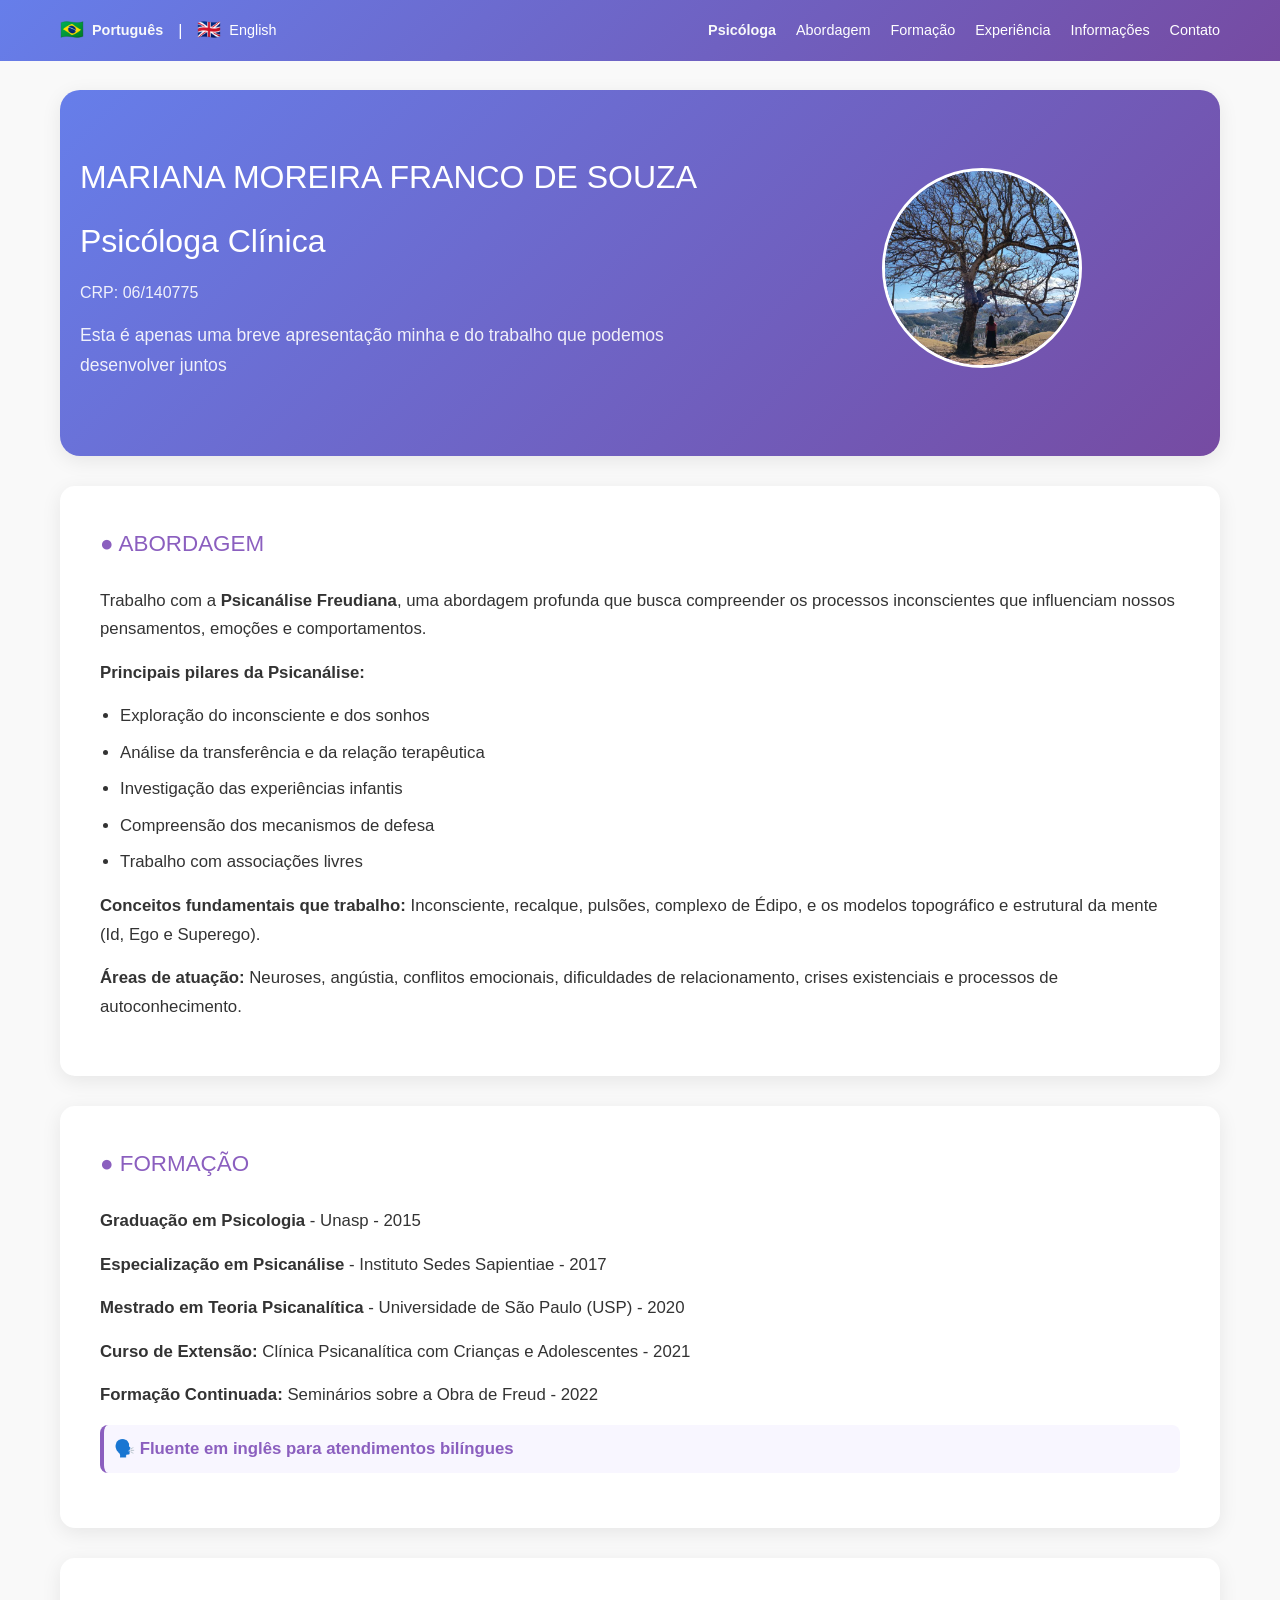
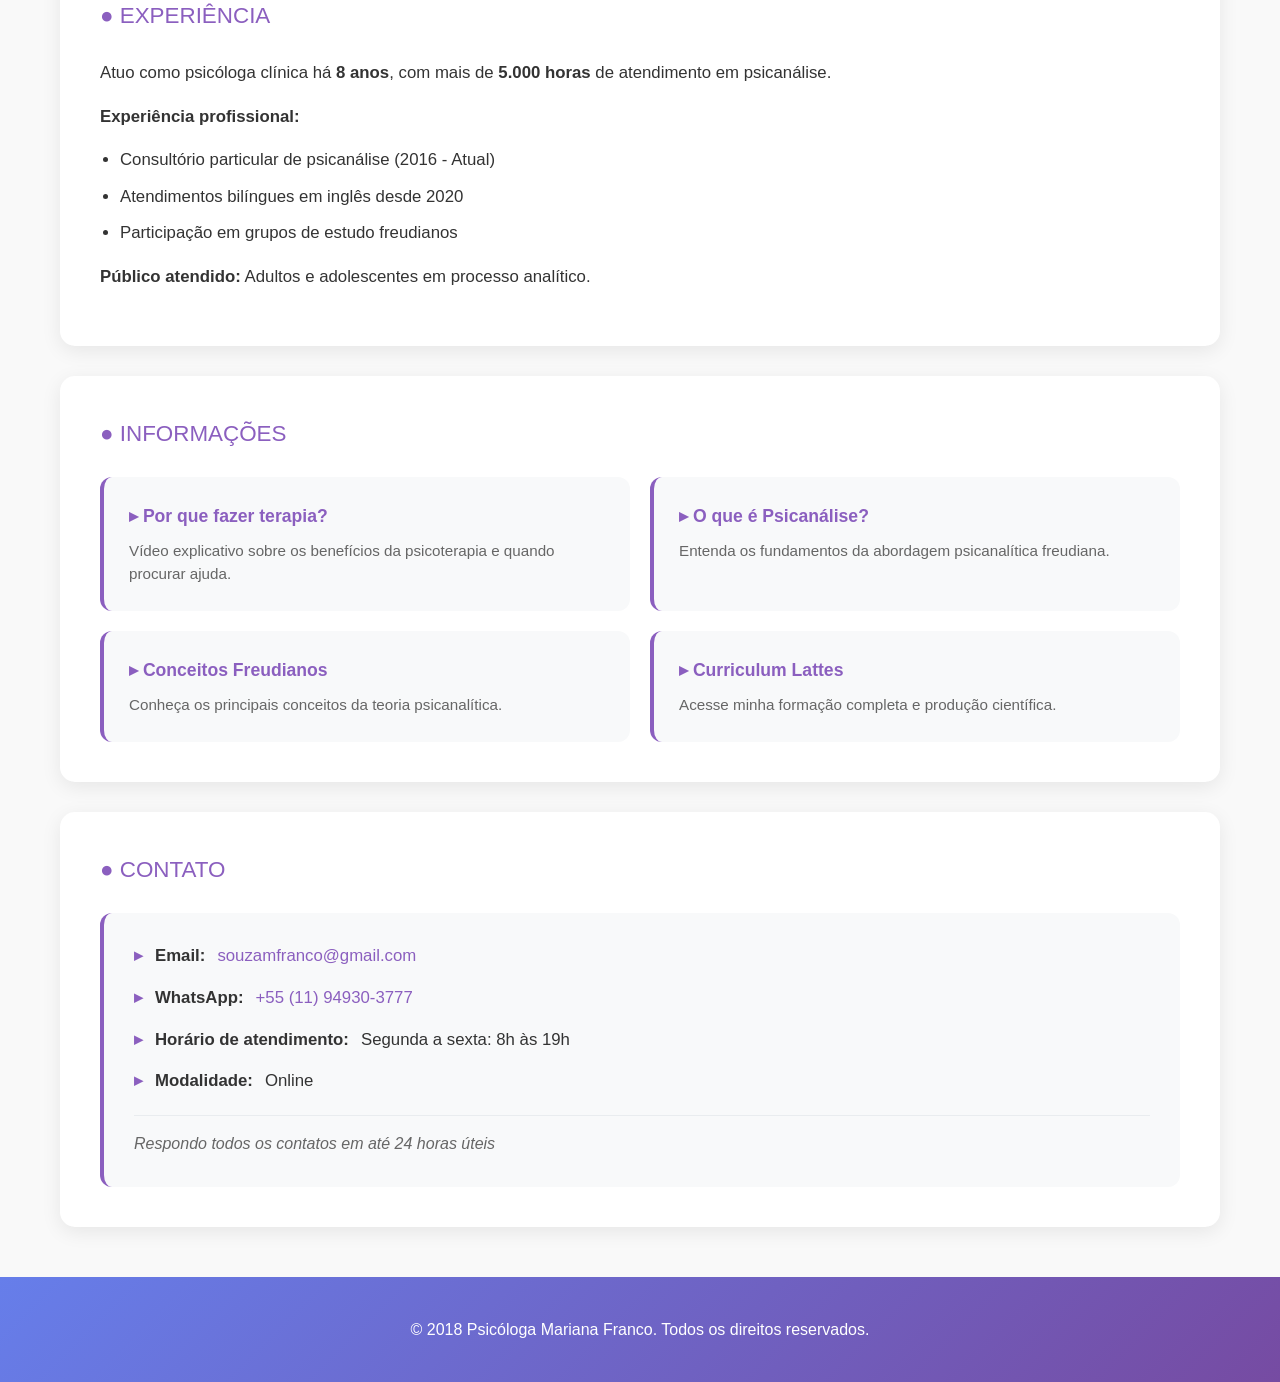
==== index.html @ 28c8e8e3 "Add files via upload" ====
<!DOCTYPE html>
<html lang="pt-BR">
<head>
    <meta charset="UTF-8">
    <meta name="viewport" content="width=device-width, initial-scale=1.0">
    <title>Mariana Franco | Psicóloga</title>
    <link rel="stylesheet" href="style.css">
    <link rel="icon" href="data:image/svg+xml,<svg xmlns='http://www.w3.org/2000/svg' viewBox='0 0 100 100'><rect width='100' height='100' fill='white'/><text y='.9em' font-size='90' fill='black' text-anchor='middle' x='50'>Ψ</text></svg>">    
</head>
<body>
    <!-- Menu do Site -->
    <div class="menu-banner">
        <div class="container">
            <div class="languages">
                <a href="index.html" class="language-link active">
                    <span class="flag">🇧🇷</span>
                    Português
                </a>
                <span class="divider">|</span>
                <a href="en.html" class="language-link">
                    <span class="flag">🇬🇧</span>
                    English
                </a>
            </div>
            <button class="hamburger" id="hamburger">
                <span></span>
                <span></span>
                <span></span>
            </button>
            <nav class="menu" id="menu">
                <a href="#psicologa" class="menu-link">Psicóloga</a>
                <a href="#abordagem" class="menu-link">Abordagem</a>
                <a href="#formacao" class="menu-link">Formação</a>
                <a href="#experiencia" class="menu-link">Experiência</a>
                <a href="#informacoes" class="menu-link">Informações</a>
                <a href="#contato" class="menu-link">Contato</a>
            </nav>
        </div>
    </div>

    <main class="container">
        <!-- Psicóloga -->
        <section class="section" id="psicologa">
            <div class="section-content">
                <div class="header-text">
                    <h1 class="header-title">MARIANA MOREIRA FRANCO DE SOUZA</h1>
                    <h3 class="header-title">Psicóloga Clínica</h3>
                    <p class="header-crp">CRP: 06/140775</p>
                    <p class="header-subtitle">Esta é apenas uma breve apresentação minha e do trabalho que podemos desenvolver juntos</p>
                </div>
                <div class="header-image">
                    <img src="perfil.jpeg" alt="Foto de perfil de Mariana Franco">
                </div>
            </div>
        </section>

        <!-- Abordagem -->
        <section class="section" id="abordagem">
            <h2 class="section-title">● ABORDAGEM</h2>
            <div class="section-content">
                <p>Trabalho com a <strong>Psicanálise Freudiana</strong>, uma abordagem profunda que busca compreender os processos inconscientes que influenciam nossos pensamentos, emoções e comportamentos.</p>
                
                <p><strong>Principais pilares da Psicanálise:</strong></p>
                <ul>
                    <li>Exploração do inconsciente e dos sonhos</li>
                    <li>Análise da transferência e da relação terapêutica</li>
                    <li>Investigação das experiências infantis</li>
                    <li>Compreensão dos mecanismos de defesa</li>
                    <li>Trabalho com associações livres</li>
                </ul>

                <p><strong>Conceitos fundamentais que trabalho:</strong> Inconsciente, recalque, pulsões, complexo de Édipo, e os modelos topográfico e estrutural da mente (Id, Ego e Superego).</p>

                <p><strong>Áreas de atuação:</strong> Neuroses, angústia, conflitos emocionais, dificuldades de relacionamento, crises existenciais e processos de autoconhecimento.</p>
            </div>
        </section>

        <!-- Formação -->
        <section class="section" id="formacao">
            <h2 class="section-title">● FORMAÇÃO</h2>
            <div class="section-content">
                <p><strong>Graduação em Psicologia</strong> - Unasp - 2015</p>
                <p><strong>Especialização em Psicanálise</strong> - Instituto Sedes Sapientiae - 2017</p>
                <p><strong>Mestrado em Teoria Psicanalítica</strong> - Universidade de São Paulo (USP) - 2020</p>
                <p><strong>Curso de Extensão:</strong> Clínica Psicanalítica com Crianças e Adolescentes - 2021</p>
                <p><strong>Formação Continuada:</strong> Seminários sobre a Obra de Freud - 2022</p>
                <p class="highlight-text"><strong>🗣️ Fluente em inglês para atendimentos bilíngues</strong></p>
            </div>
        </section>

        <!-- Experiência -->
        <section class="section" id="experiencia">
            <h2 class="section-title">● EXPERIÊNCIA</h2>
            <div class="section-content">
                <p>Atuo como psicóloga clínica há <strong>8 anos</strong>, com mais de <strong>5.000 horas</strong> de atendimento em psicanálise.</p>

                <p><strong>Experiência profissional:</strong></p>
                <ul>
                    <li>Consultório particular de psicanálise (2016 - Atual)</li>
                    <li>Atendimentos bilíngues em inglês desde 2020</li>
                    <li>Participação em grupos de estudo freudianos</li>
                </ul>

                <p><strong>Público atendido:</strong> Adultos e adolescentes em processo analítico.</p>
            </div>
        </section>

        <!-- Links -->
        <section class="section" id="informacoes">
            <h2 class="section-title">● INFORMAÇÕES</h2>
            <div class="links-grid">
                <div class="link-card">
                    <a href="https://exemplo.com/por-que-terapia" target="_blank" class="link-title">▸ Por que fazer terapia?</a>
                    <p class="link-description">Vídeo explicativo sobre os benefícios da psicoterapia e quando procurar ajuda.</p>
                </div>

                <div class="link-card">
                    <a href="https://exemplo.com/o-que-e-psicanalise" target="_blank" class="link-title">▸ O que é Psicanálise?</a>
                    <p class="link-description">Entenda os fundamentos da abordagem psicanalítica freudiana.</p>
                </div>

                <div class="link-card">
                    <a href="https://exemplo.com/conceitos-freudianos" target="_blank" class="link-title">▸ Conceitos Freudianos</a>
                    <p class="link-description">Conheça os principais conceitos da teoria psicanalítica.</p>
                </div>

                <div class="link-card">
                    <a href="https://exemplo.com/lattes" target="_blank" class="link-title">▸ Curriculum Lattes</a>
                    <p class="link-description">Acesse minha formação completa e produção científica.</p>
                </div>
            </div>
        </section>

        <!-- Contato -->
        <section class="section" id="contato">
            <h2 class="section-title">● CONTATO</h2>
            <div class="contact-card">
                <div class="contact-item">
                    <span class="contact-icon">▸</span>
                    <strong>Email:</strong>
                    <a href="mailto:souzamfranco@gmail.com">souzamfranco@gmail.com</a>
                </div>

                <div class="contact-item">
                    <span class="contact-icon">▸</span>
                    <strong>WhatsApp:</strong>
                    <a href="https://wa.me/5511949303777" target="_blank">+55 (11) 94930-3777</a>
                </div>

                <div class="contact-item">
                    <span class="contact-icon">▸</span>
                    <strong>Horário de atendimento:</strong>
                    <span>Segunda a sexta: 8h às 19h</span>
                </div>

                <div class="contact-item">
                    <span class="contact-icon">▸</span>
                    <strong>Modalidade:</strong>
                    <span>Online</span>
                </div>

                <p class="contact-note"><em>Respondo todos os contatos em até 24 horas úteis</em></p>
            </div>
        </section>
    </main>

    <footer class="footer">
        <div class="container">
            <p>&copy; 2018 Psicóloga Mariana Franco. Todos os direitos reservados.</p>
        </div>
    </footer>

    <script src="script.js"></script>
</body>
</html>
---- style.css ----
/* Reset e configurações gerais */
* {
    margin: 0;
    padding: 0;
    box-sizing: border-box;
}

body {
    font-family: 'Segoe UI', Tahoma, Geneva, Verdana, sans-serif;
    line-height: 1.6;
    color: #333;
    background-color: #f9f9f9;
    padding-top: 60px;
}

.container {
    max-width: 1200px;
    margin: 0 auto;
    padding: 0 20px;
}

/* Menu Banner */
.menu-banner {
    background: linear-gradient(135deg, #667eea 0%, #764ba2 100%);
    padding: 15px 0;
    border-bottom: 1px solid #e9ecef;
    position: fixed;
    top: 0;
    left: 0;
    right: 0;
    z-index: 1000;
    width: 100%;
    border-bottom: none;
}

.menu-banner .container {
    display: flex;
    justify-content: space-between;
    align-items: center;
    position: relative;
}

.languages {
    display: flex;
    align-items: center;
}

.menu {
    display: flex;
    gap: 20px;
}

.menu-link {
    text-decoration: none;
    color: white;
    font-size: 0.9rem;
    transition: color 0.3s ease, font-weight 0.3s ease;
}

.menu-link:hover {
    color: #f8f9fa;
}

.menu-link.active {
    color: #f8f9fa;
    font-weight: 600;
}

.language-link {
    display: inline-flex;
    align-items: center;
    gap: 8px;
    text-decoration: none;
    color: white;
    font-size: 0.9rem;
    transition: color 0.3s ease;
}

.language-link.active {
    color: #f8f9fa;
    font-weight: 600;
}

.language-link:hover {
    color: #8B5FBF;
}

.divider {
    color: white;
    margin: 0 15px;
}

.flag {
    font-size: 1.2rem;
}

/* Header Section */
#psicologa {
    background: linear-gradient(135deg, #667eea 0%, #764ba2 100%);
    color: white;
    padding: 60px 0;
    border-radius: 20px;
    margin-bottom: 30px;
}

#psicologa .section-content {
    display: flex;
    flex-direction: column;
    align-items: center;
    justify-content: center;
    gap: 30px;
    max-width: 1200px;
    margin: 0 auto;
    padding: 0 20px;
}

.header-text {
    text-align: center;
    max-width: 500px;
}

.header-title:first-of-type {
    white-space: nowrap;
}

.header-image {
    text-align: center;
}

.header-title {
    font-size: 2rem;
    margin-bottom: 10px;
    font-weight: 400;
}

.header-crp {
    font-size: 1rem;
    margin-bottom: 20px;
    opacity: 0.9;
}

.header-subtitle {
    font-size: 1.1rem;
    opacity: 0.9;
}

.header-image img {
    width: 200px;
    height: 200px;
    border-radius: 50%;
    object-fit: cover;
    border: 3px solid white;
}

/* Seções */
.section {
    background: white;
    margin: 30px 0;
    padding: 40px;
    border-radius: 15px;
    box-shadow: 0 5px 20px rgba(0,0,0,0.08);
    transition: transform 0.3s ease, box-shadow 0.3s ease;
}

.section:hover {
    transform: translateY(-2px);
    box-shadow: 0 8px 25px rgba(0,0,0,0.12);
}

.section-title {
    color: #8B5FBF;
    margin-bottom: 25px;
    font-size: 1.4rem;
    font-weight: 500;
}

.section-content {
    font-size: 1.05rem;
    line-height: 1.7;
}

.section-content p {
    margin-bottom: 15px;
}

.section-content ul {
    margin: 15px 0;
    padding-left: 20px;
}

.section-content li {
    margin-bottom: 8px;
}

.highlight-text {
    color: #8B5FBF;
    padding: 10px;
    background: #f8f6ff;
    border-radius: 8px;
    border-left: 4px solid #8B5FBF;
}

/* Links */
.links-grid {
    display: grid;
    grid-template-columns: repeat(2, 1fr);
    gap: 20px;
    margin-top: 20px;
}

.link-card {
    background: #f8f9fa;
    padding: 25px;
    border-radius: 12px;
    border-left: 4px solid #8B5FBF;
    transition: all 0.3s ease;
    height: 100%;
}

.link-card:hover {
    transform: translateY(-3px);
    box-shadow: 0 5px 15px rgba(139, 95, 191, 0.2);
    background: #f0f2ff;
}

.link-title {
    color: #8B5FBF;
    text-decoration: none;
    font-weight: 600;
    font-size: 1.1rem;
    display: block;
    margin-bottom: 10px;
    transition: color 0.3s ease;
}

.link-title:hover {
    color: #764ba2;
}

.link-description {
    color: #666;
    font-size: 0.95rem;
    line-height: 1.5;
}

/* Contato */
.contact-card {
    background: #f8f9fa;
    padding: 30px;
    border-radius: 12px;
    border-left: 4px solid #8B5FBF;
}

.contact-item {
    display: flex;
    align-items: center;
    gap: 12px;
    margin-bottom: 15px;
    font-size: 1.05rem;
}

.contact-icon {
    color: #8B5FBF;
    font-weight: bold;
}

.contact-item a {
    color: #8B5FBF;
    text-decoration: none;
    transition: color 0.3s ease;
}

.contact-item a:hover {
    color: #764ba2;
    text-decoration: underline;
}

.contact-note {
    margin-top: 20px;
    padding-top: 15px;
    border-top: 1px solid #e9ecef;
    color: #666;
    font-style: italic;
}

/* Footer */
.footer {
    background: linear-gradient(135deg, #667eea 0%, #764ba2 100%);
    text-align: center;
    padding: 40px 0;
    color: white;
    margin-top: 50px;
}

/* Hamburger Menu */
.hamburger {
    display: none;
    flex-direction: column;
    background: none;
    border: none;
    cursor: pointer;
    gap: 5px;
}

.hamburger span {
    width: 25px;
    height: 3px;
    background: white;
    border-radius: 2px;
    transition: all 0.3s ease;
}

.hamburger.active span:nth-child(1) {
    transform: rotate(45deg) translate(8px, 8px);
}

.hamburger.active span:nth-child(2) {
    opacity: 0;
}

.hamburger.active span:nth-child(3) {
    transform: rotate(-45deg) translate(8px, -8px);
}

/* Responsivo */
@media (min-width: 769px) {
    #psicologa .section-content {
        display: grid;
        grid-template-columns: 1.5fr 1fr;
        flex-direction: row;
        align-items: center;
        justify-content: center;
    }

    .header-text {
        text-align: left;
        max-width: none;
    }

    .header-image {
        text-align: center;
    }
}

@media (max-width: 768px) {
    .header {
        padding: 40px 0;
    }
    
    .header-title {
        font-size: 1.6rem;
    }

    .menu-banner .container {
        flex-wrap: wrap;
    }

    .hamburger {
        display: flex;
    }

    .menu {
        position: fixed;
        top: 60px;
        left: 0;
        right: 0;
        background: linear-gradient(135deg, #667eea 0%, #764ba2 100%);
        flex-direction: column;
        gap: 0;
        max-height: 0;
        overflow: hidden;
        transition: max-height 0.3s ease;
        border-bottom: 1px solid #e9ecef;
        z-index: 999;
    }

    .menu.active {
        max-height: 300px;
    }

    .menu-link {
        display: block;
        padding: 15px 20px;
        border-bottom: 1px solid #e9ecef;
    }
    
    .section {
        padding: 25px 20px;
        margin: 20px 0;
    }
    
    .section-title {
        font-size: 1.2rem;
    }
    
    .links-grid {
        grid-template-columns: 1fr;
    }
    
    .contact-item {
        flex-direction: row;
        align-items: flex-start;
        gap: 8px;
    }
    
    .container {
        padding: 0 15px;
    }
}

@media (max-width: 480px) {
    .header-title {
        font-size: 1.4rem;
    }
    
    .header-subtitle {
        font-size: 1rem;
    }
    
    .section {
        padding: 20px 15px;
    }
}
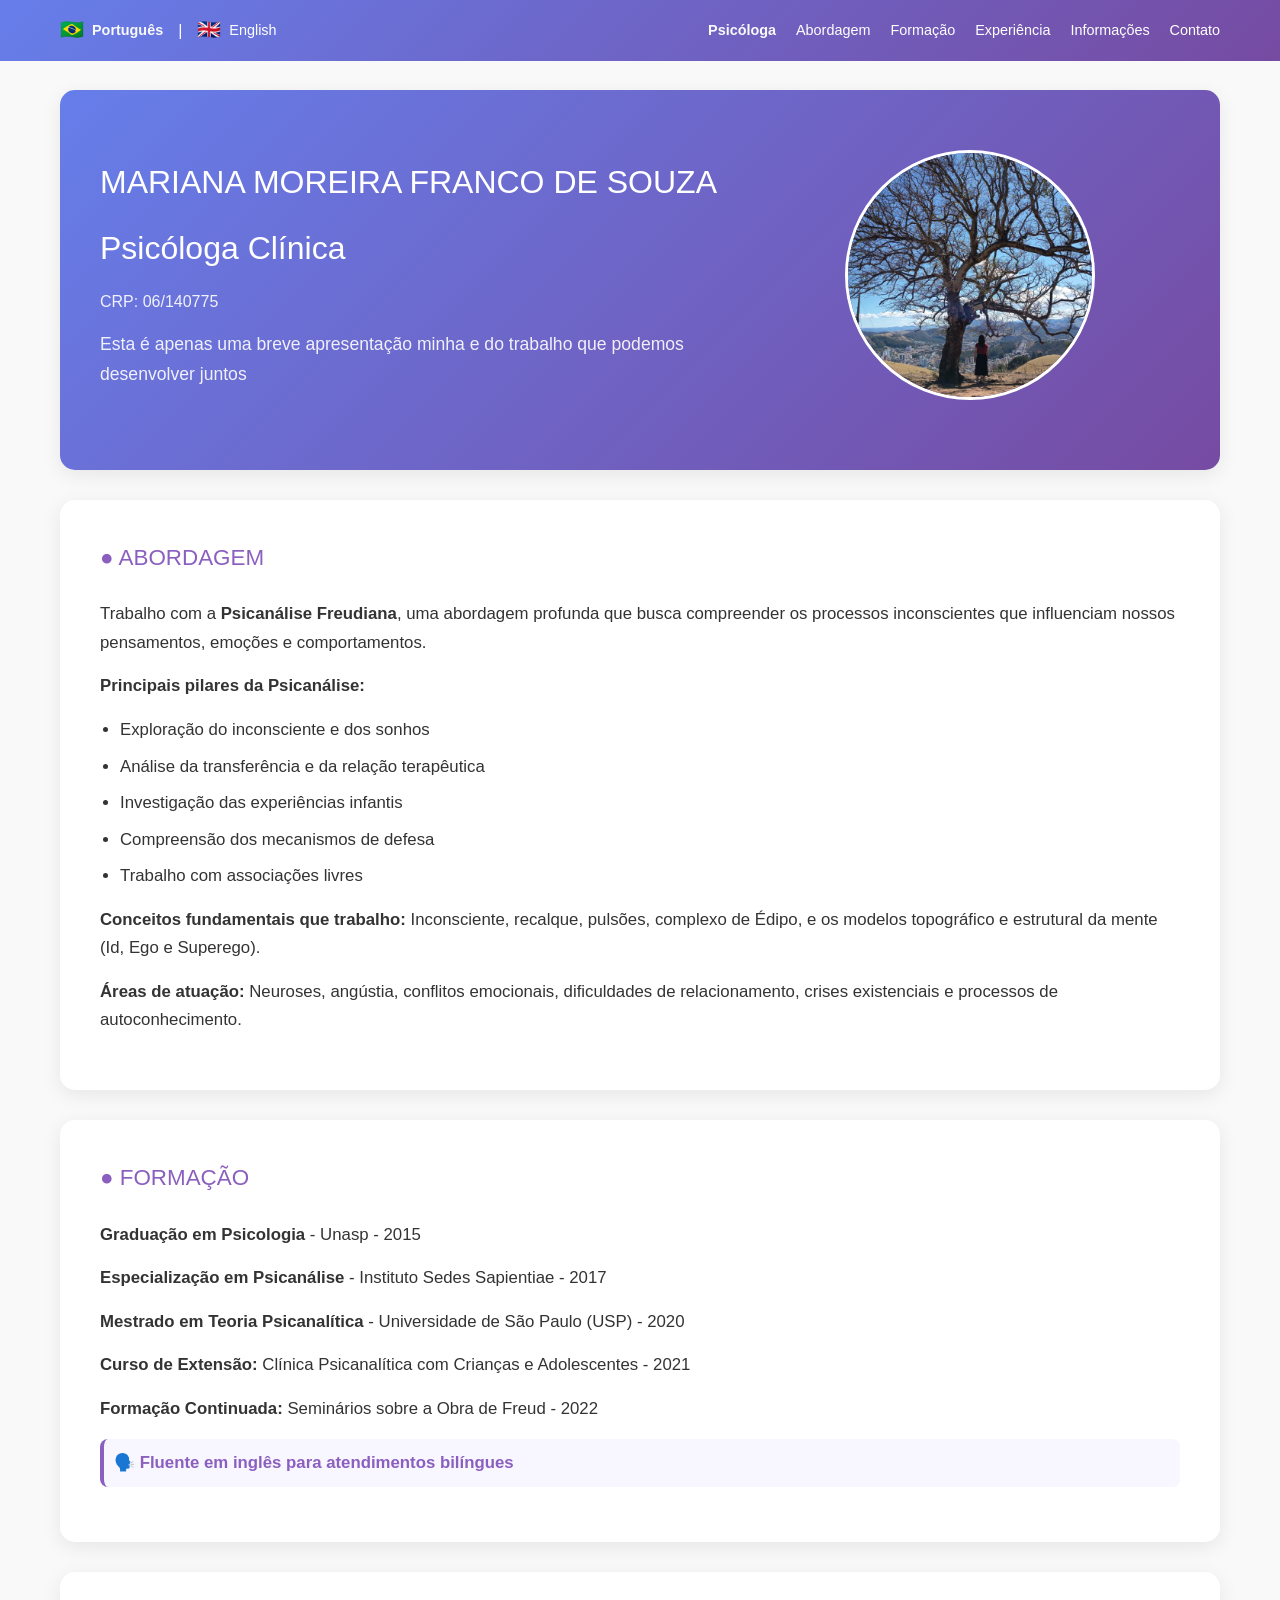
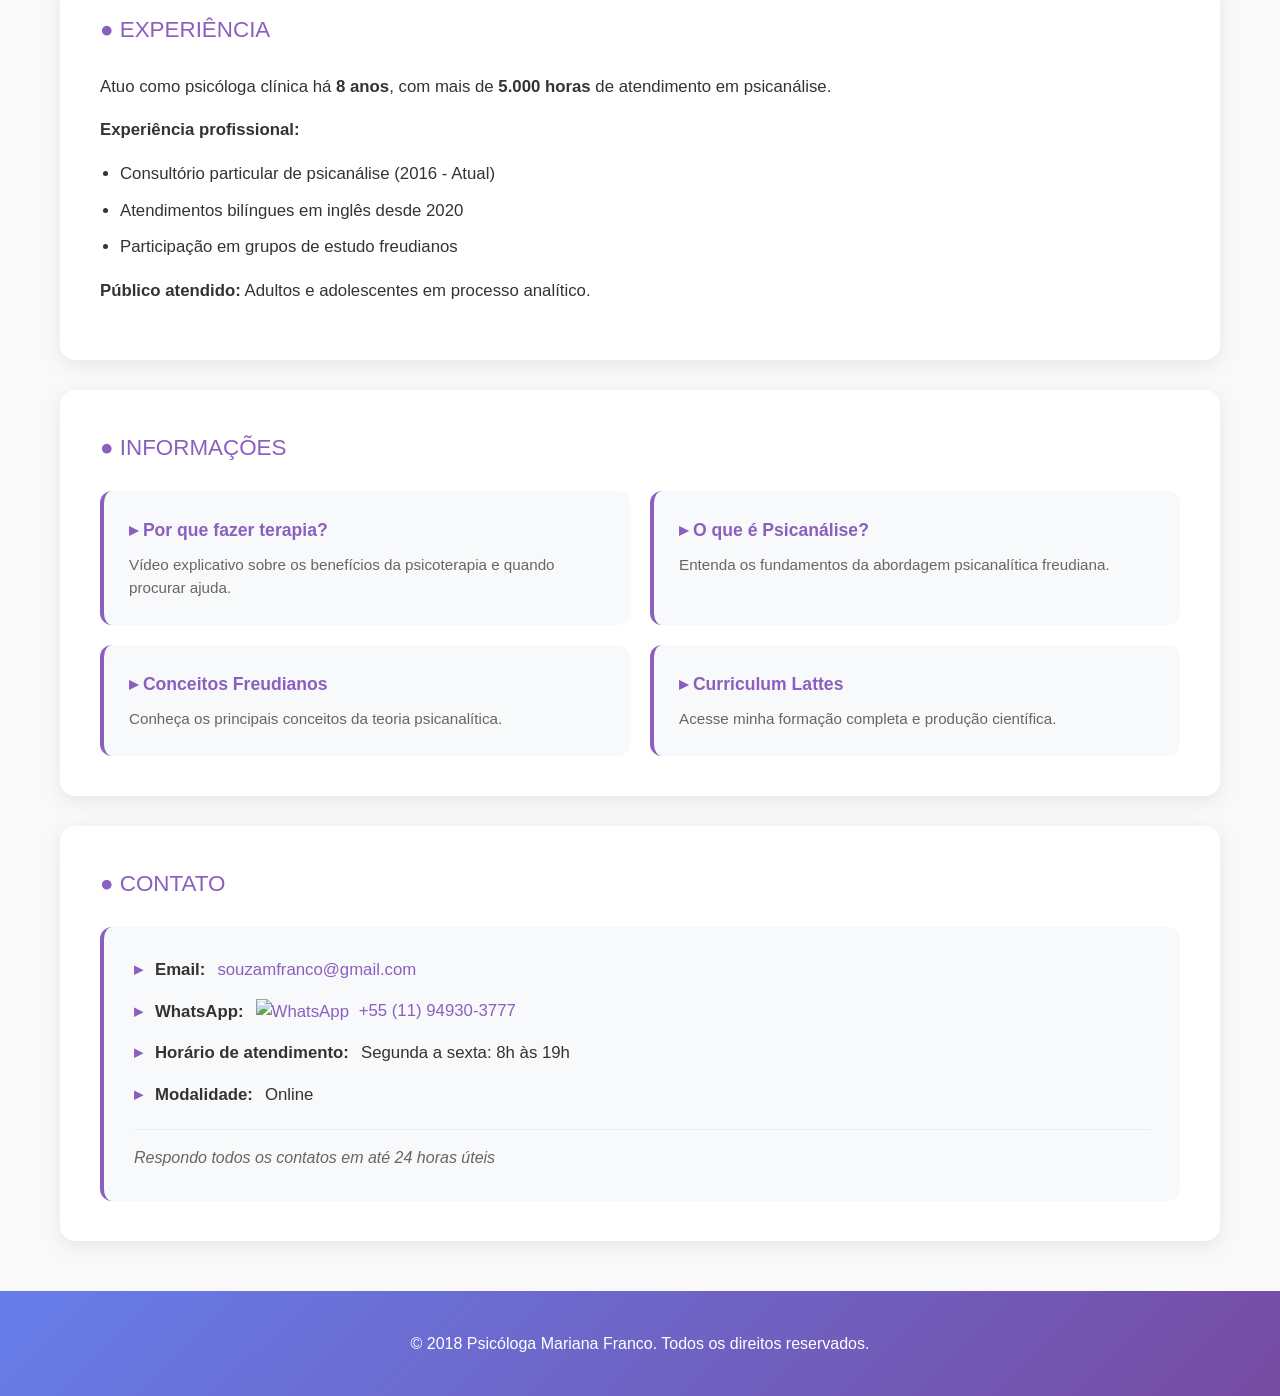
==== commit 3158e7c3: "Add files via upload" ====
--- a/index.html
+++ b/index.html
@@ -144,7 +144,7 @@
                 <div class="contact-item">
                     <span class="contact-icon">▸</span>
                     <strong>WhatsApp:</strong>
-                    <a href="https://wa.me/5511949303777" target="_blank">+55 (11) 94930-3777</a>
+                    <a href="https://wa.me/5511949303777" target="_blank"><img src="https://static.whatsapp.net/rsrc.php/yd/r/PfkSLByWV8O.webp" alt="WhatsApp" class="whatsapp-icon"> +55 (11) 94930-3777</a>
                 </div>
 
                 <div class="contact-item">
--- a/style.css
+++ b/style.css
@@ -92,15 +92,18 @@
 
 .flag {
     font-size: 1.2rem;
+    font-family: "Apple Color Emoji", "Segoe UI Emoji", "Segoe UI Symbol", sans-serif;
+    font-variant: normal;
+    text-rendering: auto;
 }
 
 /* Header Section */
 #psicologa {
     background: linear-gradient(135deg, #667eea 0%, #764ba2 100%);
     color: white;
-    padding: 60px 0;
-    border-radius: 20px;
-    margin-bottom: 30px;
+    padding: 60px 20px;
+    border-radius: 15px;
+    margin: 30px 0;
 }
 
 #psicologa .section-content {
@@ -121,6 +124,11 @@
 
 .header-title:first-of-type {
     white-space: nowrap;
+    margin-bottom: 12px;
+}
+
+.header-title:nth-of-type(2) {
+    margin-bottom: 6px;
 }
 
 .header-image {
@@ -135,18 +143,19 @@
 
 .header-crp {
     font-size: 1rem;
-    margin-bottom: 20px;
+    margin-bottom: 6px;
     opacity: 0.9;
 }
 
 .header-subtitle {
     font-size: 1.1rem;
+    margin-bottom: 6px;
     opacity: 0.9;
 }
 
 .header-image img {
-    width: 200px;
-    height: 200px;
+    width: 250px;
+    height: 250px;
     border-radius: 50%;
     object-fit: cover;
     border: 3px solid white;
@@ -275,6 +284,13 @@
     text-decoration: underline;
 }
 
+.whatsapp-icon {
+    width: 20px;
+    height: 20px;
+    vertical-align: middle;
+    margin-right: 5px;
+}
+
 .contact-note {
     margin-top: 20px;
     padding-top: 15px;
@@ -311,7 +327,7 @@
 }
 
 .hamburger.active span:nth-child(1) {
-    transform: rotate(45deg) translate(8px, 8px);
+    transform: rotate(45deg) translate(2px, 10px);
 }
 
 .hamburger.active span:nth-child(2) {
@@ -319,7 +335,7 @@
 }
 
 .hamburger.active span:nth-child(3) {
-    transform: rotate(-45deg) translate(8px, -8px);
+    transform: rotate(-45deg) translate(1px, -10px);
 }
 
 /* Responsivo */
@@ -375,7 +391,7 @@
     }
 
     .menu.active {
-        max-height: 300px;
+        max-height: 400px;
     }
 
     .menu-link {
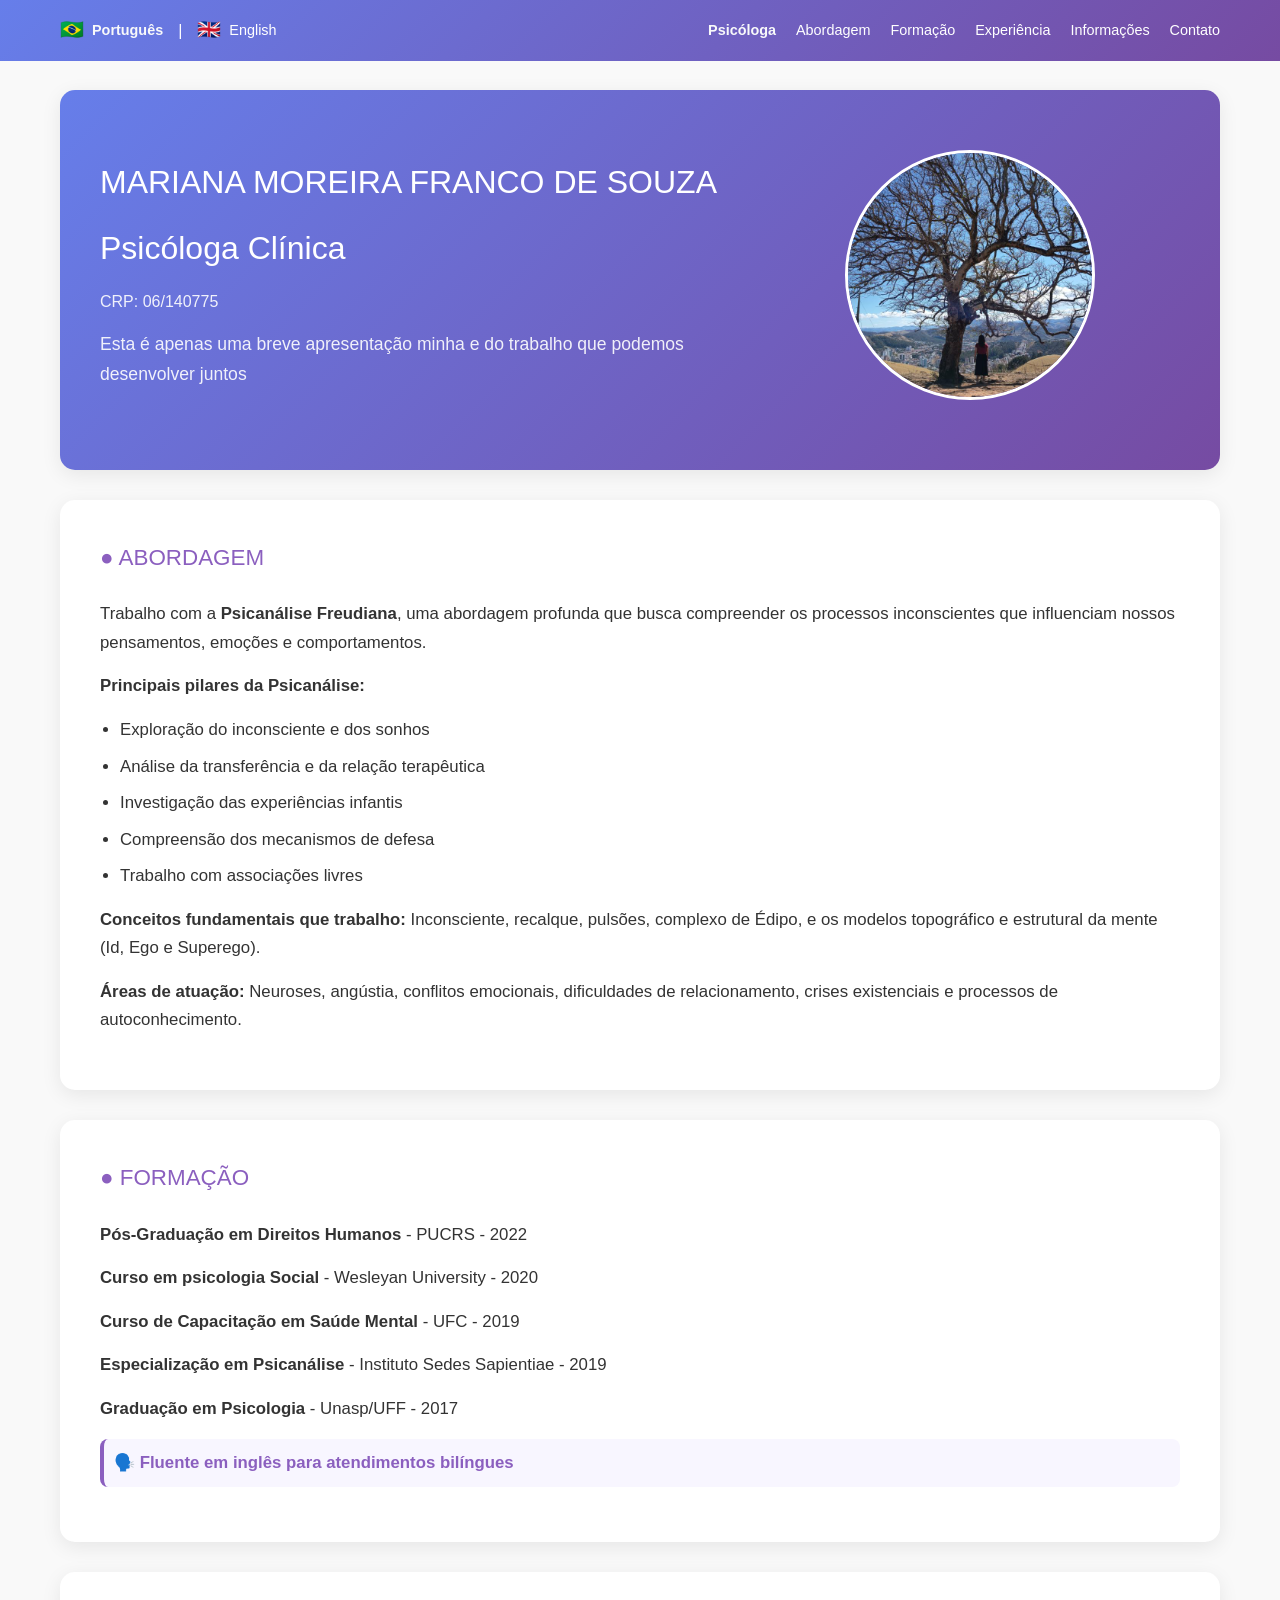
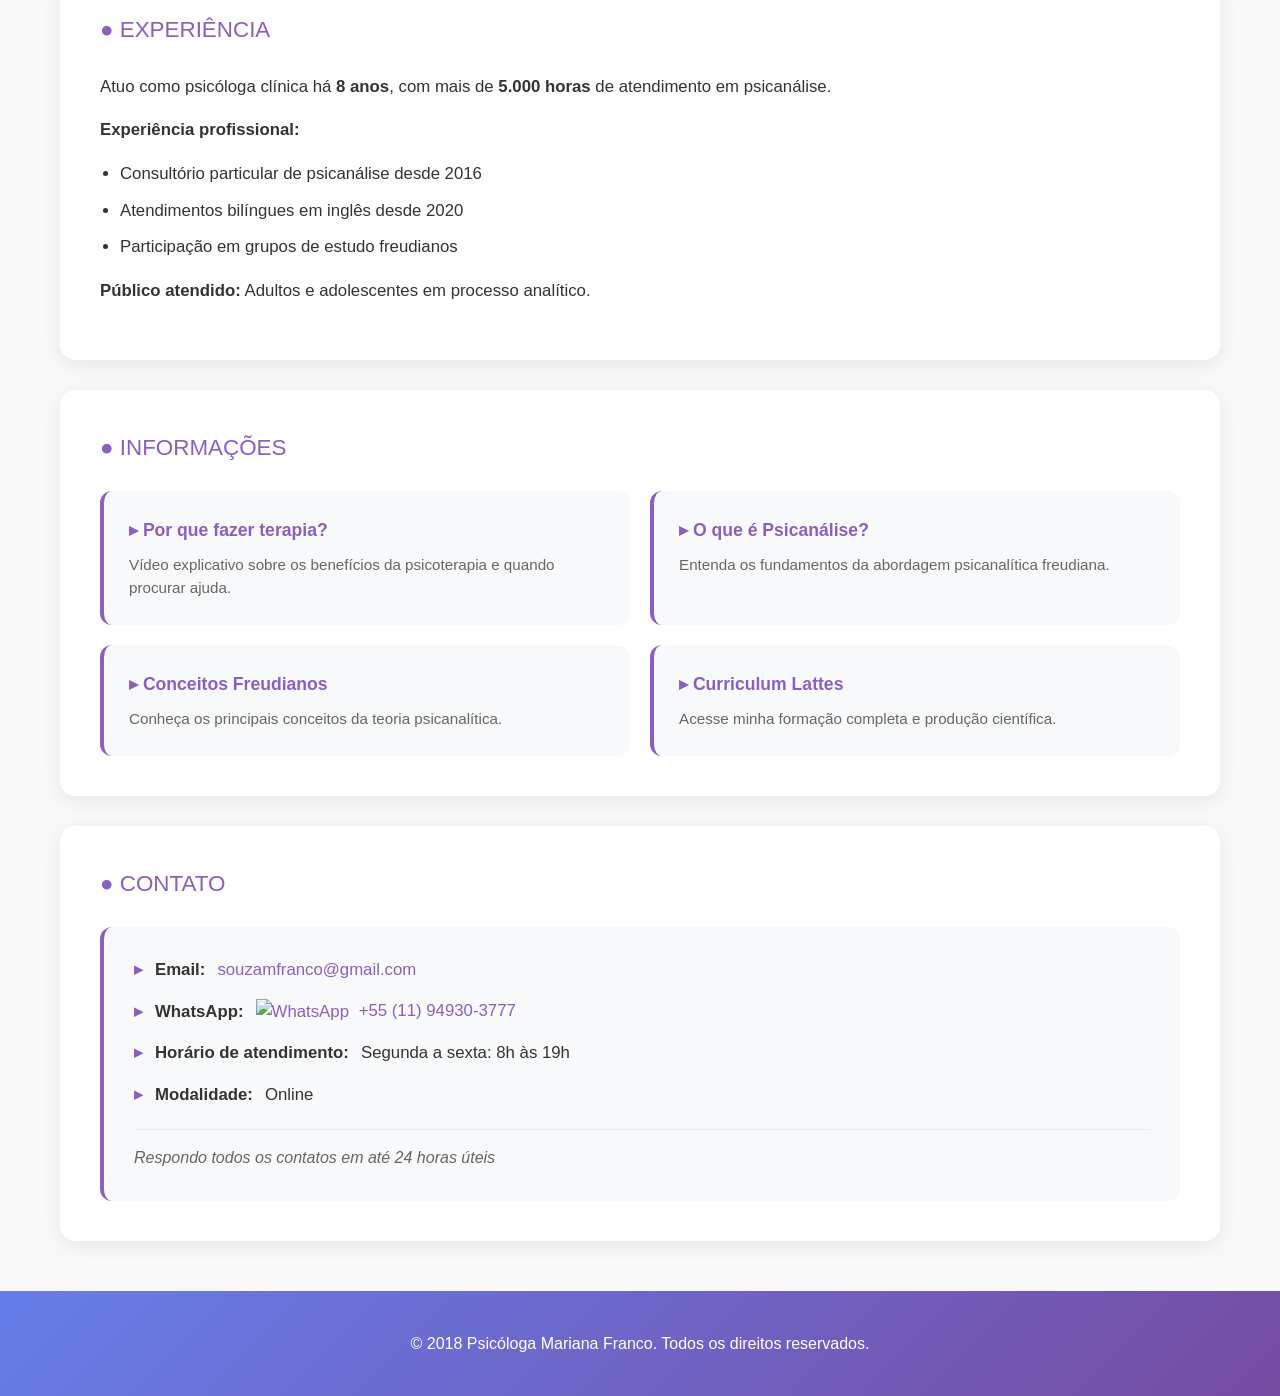
==== commit f28bf4b7: "Add files via upload" ====
--- a/index.html
+++ b/index.html
@@ -79,11 +79,12 @@
         <section class="section" id="formacao">
             <h2 class="section-title">● FORMAÇÃO</h2>
             <div class="section-content">
-                <p><strong>Graduação em Psicologia</strong> - Unasp - 2015</p>
-                <p><strong>Especialização em Psicanálise</strong> - Instituto Sedes Sapientiae - 2017</p>
-                <p><strong>Mestrado em Teoria Psicanalítica</strong> - Universidade de São Paulo (USP) - 2020</p>
-                <p><strong>Curso de Extensão:</strong> Clínica Psicanalítica com Crianças e Adolescentes - 2021</p>
-                <p><strong>Formação Continuada:</strong> Seminários sobre a Obra de Freud - 2022</p>
+                <p><strong>Pós-Graduação em Direitos Humanos</strong> - PUCRS - 2022</p>
+                <p><strong>Curso em psicologia Social</strong> - Wesleyan University - 2020</p>
+                <p><strong>Curso de Capacitação em Saúde Mental</strong> - UFC - 2019</p>
+                <p><strong>Especialização em Psicanálise</strong> - Instituto Sedes Sapientiae - 2019</p>
+                <p><strong>Graduação em Psicologia</strong> - Unasp/UFF - 2017</p>
+    
                 <p class="highlight-text"><strong>🗣️ Fluente em inglês para atendimentos bilíngues</strong></p>
             </div>
         </section>
@@ -96,7 +97,7 @@
 
                 <p><strong>Experiência profissional:</strong></p>
                 <ul>
-                    <li>Consultório particular de psicanálise (2016 - Atual)</li>
+                    <li>Consultório particular de psicanálise desde 2016</li>
                     <li>Atendimentos bilíngues em inglês desde 2020</li>
                     <li>Participação em grupos de estudo freudianos</li>
                 </ul>
